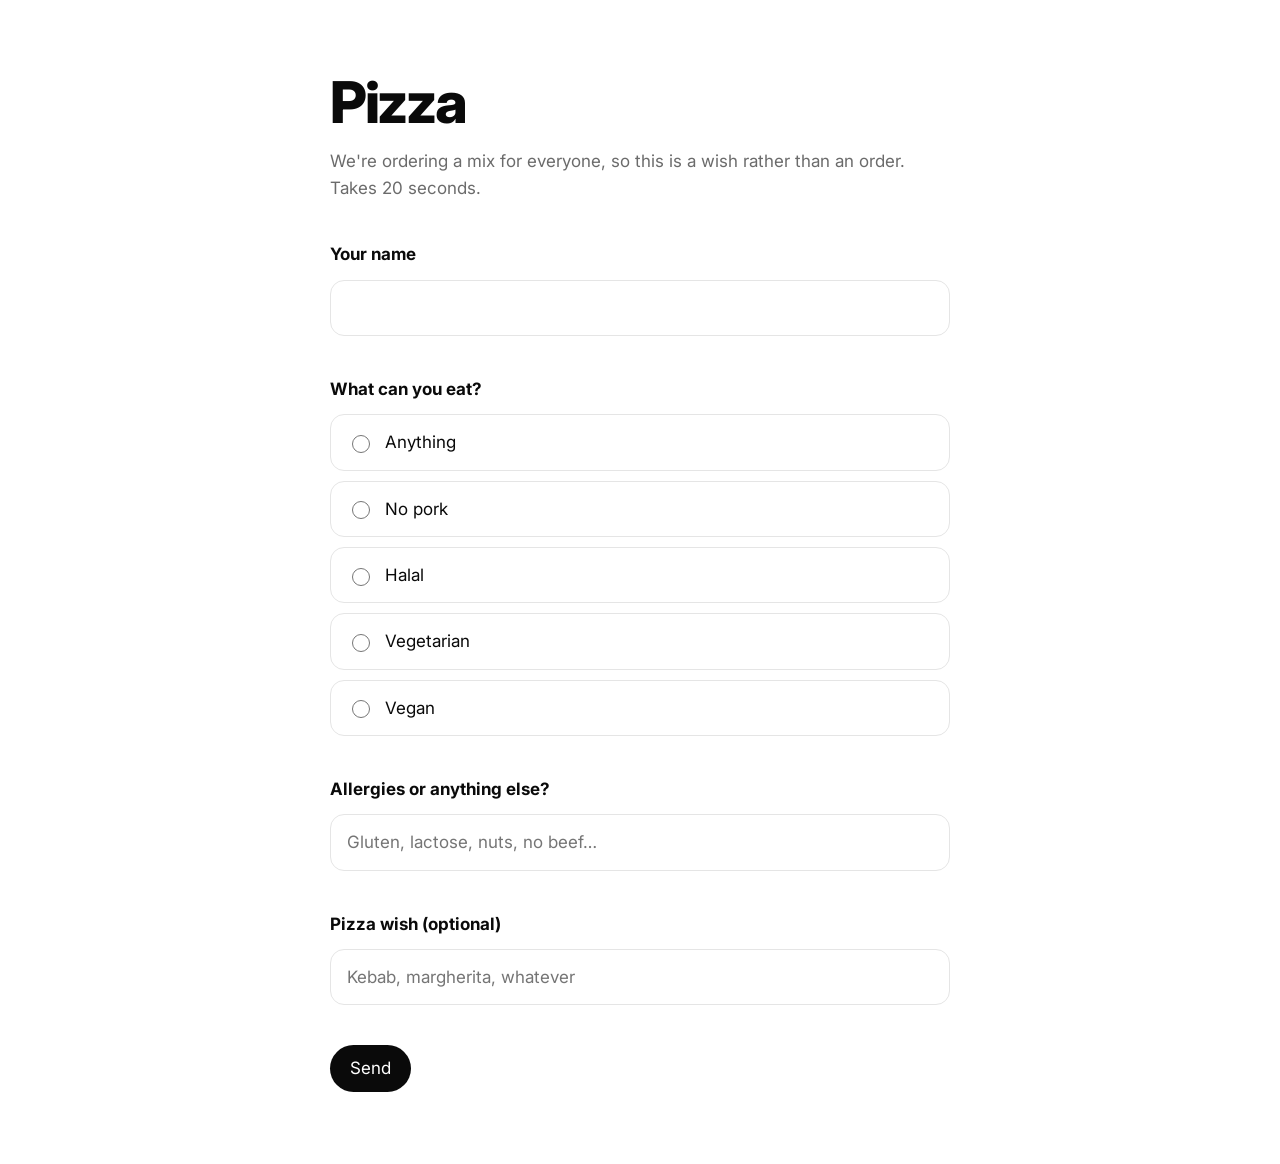
==== pizza/index.html @ 23448366 "docs: add pizza preference form Co-Authored-By: Claude Opus 5 (1M context) <noreply@anthropic.com> C" ====
<!doctype html>
<html lang="en">

<head>
  <meta charset="utf-8">
  <meta name="viewport" content="width=device-width, initial-scale=1">
  <title>Hack Chalmers — Pizza</title>
  <meta name="robots" content="noindex, nofollow">
  <meta name="theme-color" content="#0a0a0a">
  <link rel="icon" href="../favicon.svg" type="image/svg+xml">

  <link rel="preconnect" href="https://fonts.googleapis.com">
  <link rel="preconnect" href="https://fonts.gstatic.com" crossorigin>
  <link href="https://fonts.googleapis.com/css2?family=Inter:wght@400;500;700;800&display=swap" rel="stylesheet">
  <link rel="stylesheet" href="../styles.css">

  <style>
    .form { max-width: 620px; margin-inline: auto; padding-block: clamp(40px, 7vw, 72px); }
    .form h1 { font-size: clamp(2.4rem, 7vw, 3.6rem); letter-spacing: -0.04em; }
    .form .lede { margin-top: 16px; color: var(--muted); }

    .field { margin-top: clamp(28px, 4vw, 40px); }
    .field > label, .field > .legend { display: block; margin-bottom: 12px; font-weight: 700; }

    input[type="text"] {
      width: 100%;
      padding: 14px 16px;
      border: 1px solid var(--line);
      border-radius: 14px;
      background: #fff;
      color: var(--ink);
      font: inherit;
    }

    input[type="text"]:focus { outline: 2px solid var(--g-blue); outline-offset: 1px; }

    .choices { display: grid; gap: 10px; }

    .choice {
      display: flex;
      align-items: center;
      gap: 12px;
      padding: 14px 16px;
      border: 1px solid var(--line);
      border-radius: 14px;
      cursor: pointer;
    }

    .choice:has(input:checked) { border-color: var(--ink); }
    .choice input { accent-color: var(--ink); width: 18px; height: 18px; }

    .submit { margin-top: clamp(28px, 4vw, 40px); border: 0; cursor: pointer; font: inherit; }
    .submit[disabled] { opacity: .5; cursor: default; }

    .done { display: none; }
    .done h1 { font-size: clamp(2.2rem, 6vw, 3.2rem); }
    body.sent .form-live { display: none; }
    body.sent .done { display: block; }
  </style>
</head>

<body>

  <main class="wrap form">

    <div class="form-live">
      <h1>Pizza</h1>
      <p class="lede">We're ordering a mix for everyone, so this is a wish rather than an order. Takes 20 seconds.</p>

      <form id="pizza-form">
        <div class="field">
          <label for="name">Your name</label>
          <input id="name" name="name" type="text" autocomplete="name" required>
        </div>

        <div class="field">
          <span class="legend">What can you eat?</span>
          <div class="choices">
            <label class="choice"><input type="radio" name="diet" value="Anything" required> Anything</label>
            <label class="choice"><input type="radio" name="diet" value="No pork"> No pork</label>
            <label class="choice"><input type="radio" name="diet" value="Halal"> Halal</label>
            <label class="choice"><input type="radio" name="diet" value="Vegetarian"> Vegetarian</label>
            <label class="choice"><input type="radio" name="diet" value="Vegan"> Vegan</label>
          </div>
        </div>

        <div class="field">
          <label for="allergies">Allergies or anything else?</label>
          <input id="allergies" name="allergies" type="text" placeholder="Gluten, lactose, nuts, no beef…">
        </div>

        <div class="field">
          <label for="wish">Pizza wish (optional)</label>
          <input id="wish" name="wish" type="text" placeholder="Kebab, margherita, whatever">
        </div>

        <button class="btn submit" type="submit">Send</button>
      </form>
    </div>

    <div class="done">
      <h1>Thanks!</h1>
      <p class="lede">Noted. Pizza lands in the evening.</p>
    </div>

  </main>

  <script>
    const ENDPOINT = 'https://script.google.com/macros/s/AKfycbxhP9_O2_W5V3BMn7jOCMPwkAAEy2FthC2ehXjEm_Svs732sYbjUakjc_b-Spy1PTsx/exec';

    const form = document.getElementById('pizza-form');
    const button = form.querySelector('.submit');

    form.addEventListener('submit', async (e) => {
      e.preventDefault();
      button.disabled = true;
      button.textContent = 'Sending…';

      const data = Object.fromEntries(new FormData(form).entries());

      try {
        await fetch(ENDPOINT, {
          method: 'POST',
          mode: 'no-cors',
          headers: { 'Content-Type': 'text/plain;charset=utf-8' },
          body: JSON.stringify(data)
        });
        document.body.classList.add('sent');
      } catch (err) {
        button.disabled = false;
        button.textContent = 'Send';
        alert("Couldn't send that. Tell an organiser instead.");
      }
    });
  </script>

</body>

</html>
---- styles.css ----
:root {
  --bg: #ffffff;
  --ink: #0a0a0a;
  --muted: #6b6b6b;
  --line: #e5e5e5;

  --g-blue-deep: #1a1ae0;
  --g-blue: #2b5cff;
  --g-cyan: #22b8ff;
  --g-teal: #3ee8c0;
  --g-green: #5fe87a;
  --g-violet: #7a3cff;
  --g-magenta: #e07aff;

  --maxw: 1100px;
  --radius: 28px;
}

*, *::before, *::after { box-sizing: border-box; }

html { -webkit-text-size-adjust: 100%; }

body {
  margin: 0;
  padding-inline: 24px;
  background: var(--bg);
  color: var(--ink);
  font-family: Inter, -apple-system, BlinkMacSystemFont, "Segoe UI", Helvetica, Arial, sans-serif;
  font-size: 17px;
  line-height: 1.55;
  -webkit-font-smoothing: antialiased;
}

.wrap { max-width: var(--maxw); margin-inline: auto; }

h1, h2, h3 {
  margin: 0;
  font-weight: 800;
  letter-spacing: -0.03em;
  line-height: 1.05;
}

a { color: inherit; }

p { margin: 0; }

.grad-a {
  background-color: var(--g-blue);
  background-image:
    radial-gradient(60% 60% at 12% 18%, var(--g-blue-deep) 0%, transparent 70%),
    radial-gradient(55% 55% at 85% 12%, var(--g-magenta) 0%, transparent 65%),
    radial-gradient(70% 70% at 78% 88%, var(--g-green) 0%, transparent 70%),
    radial-gradient(60% 60% at 25% 92%, var(--g-cyan) 0%, transparent 70%),
    linear-gradient(120deg, var(--g-blue), var(--g-cyan) 45%, var(--g-teal) 100%);
}

.grad-b {
  background-color: var(--g-violet);
  background-image:
    radial-gradient(60% 60% at 18% 22%, var(--g-blue-deep) 0%, transparent 70%),
    radial-gradient(55% 65% at 82% 28%, var(--g-magenta) 0%, transparent 68%),
    radial-gradient(65% 65% at 60% 95%, var(--g-cyan) 0%, transparent 70%),
    linear-gradient(115deg, var(--g-violet), var(--g-blue) 60%, var(--g-cyan) 100%);
}

.header {
  display: flex;
  align-items: center;
  justify-content: space-between;
  gap: 16px;
  padding-block: 22px;
}

.wordmark { font-weight: 700; letter-spacing: -0.02em; }

.btn {
  display: inline-block;
  padding: 10px 20px;
  border-radius: 999px;
  background: var(--ink);
  color: #fff;
  font-size: 15px;
  font-weight: 500;
  text-decoration: none;
  transition: opacity .15s ease;
}

.btn:hover { opacity: .82; }

.btn-light { background: #fff; color: var(--ink); }

.hero {
  display: flex;
  flex-direction: column;
  max-width: var(--maxw);
  min-height: clamp(440px, 72vh, 700px);
  margin-inline: auto;
  padding: clamp(32px, 5vw, 56px);
  border-radius: var(--radius);
  color: #fff;
}

.hero h1 {
  margin-top: auto;
  font-size: clamp(3.4rem, 11vw, 7.5rem);
  letter-spacing: -0.045em;
}

.hero-sub {
  max-width: 28ch;
  margin-top: 20px;
  margin-bottom: auto;
  font-size: clamp(1.05rem, 2.2vw, 1.4rem);
  font-weight: 500;
}

.hero-meta {
  display: flex;
  flex-wrap: wrap;
  justify-content: space-between;
  gap: 8px 24px;
  padding-top: 40px;
  font-size: 15px;
}

.section { padding-block: clamp(56px, 7vw, 88px); }

.section + .section { border-top: 1px solid var(--line); }

.section h2 {
  max-width: 20ch;
  margin-bottom: 28px;
  font-size: clamp(1.9rem, 4vw, 2.9rem);
}

.section h3 {
  margin-top: 40px;
  font-size: 1.1rem;
  font-weight: 700;
}

.section h3:first-of-type { margin-top: 0; }

.section p {
  max-width: 62ch;
  font-size: 1.15rem;
}

.section p + p { margin-top: 20px; }

.section a { text-decoration-color: var(--line); text-underline-offset: 3px; }

.section a:hover { text-decoration-color: currentColor; }

.note { margin-top: 32px; color: var(--muted); font-size: 15px; }

.times {
  margin: 14px 0 0;
  padding: 0;
  list-style: none;
  font-size: 1.15rem;
}

.times li { padding-block: 6px; }

.cta {
  padding: clamp(48px, 8vw, 88px) clamp(32px, 5vw, 56px);
  border-radius: var(--radius);
  color: #fff;
  text-align: center;
}

.cta h2 { font-size: clamp(2rem, 5vw, 3.4rem); }

.cta p { margin-top: 14px; font-size: 1.05rem; }

.cta .btn { margin-top: 32px; padding: 13px 26px; font-size: 16px; }

.footer {
  display: flex;
  flex-wrap: wrap;
  align-items: center;
  justify-content: space-between;
  gap: 12px 24px;
  margin-top: 96px;
  padding-block: 32px 48px;
  border-top: 1px solid var(--line);
  color: var(--muted);
  font-size: 14.5px;
}

.footer-label { display: block; margin-bottom: 2px; font-size: 13px; }

.footer a { text-decoration: none; }

.footer a:hover { color: var(--ink); }

@media (max-width: 768px) {
  body { padding-inline: 16px; }

  .hero {
    min-height: 0;
    padding: 28px 24px 24px;
  }

  .hero h1 { margin-top: 48px; }

  .hero-sub { margin-top: 16px; }

  .hero-meta { flex-direction: column; gap: 4px; padding-top: 56px; }
}

.sponsors { display: flex; align-items: center; gap: clamp(24px, 5vw, 72px); flex-wrap: wrap; }
.sponsor-kokoll { display: inline-flex; align-items: center; gap: 36px; text-decoration: none; }
.sponsor-kokoll span { font-weight: 500; font-size: clamp(38px, 8vw, 58px); letter-spacing: -0.03em; }
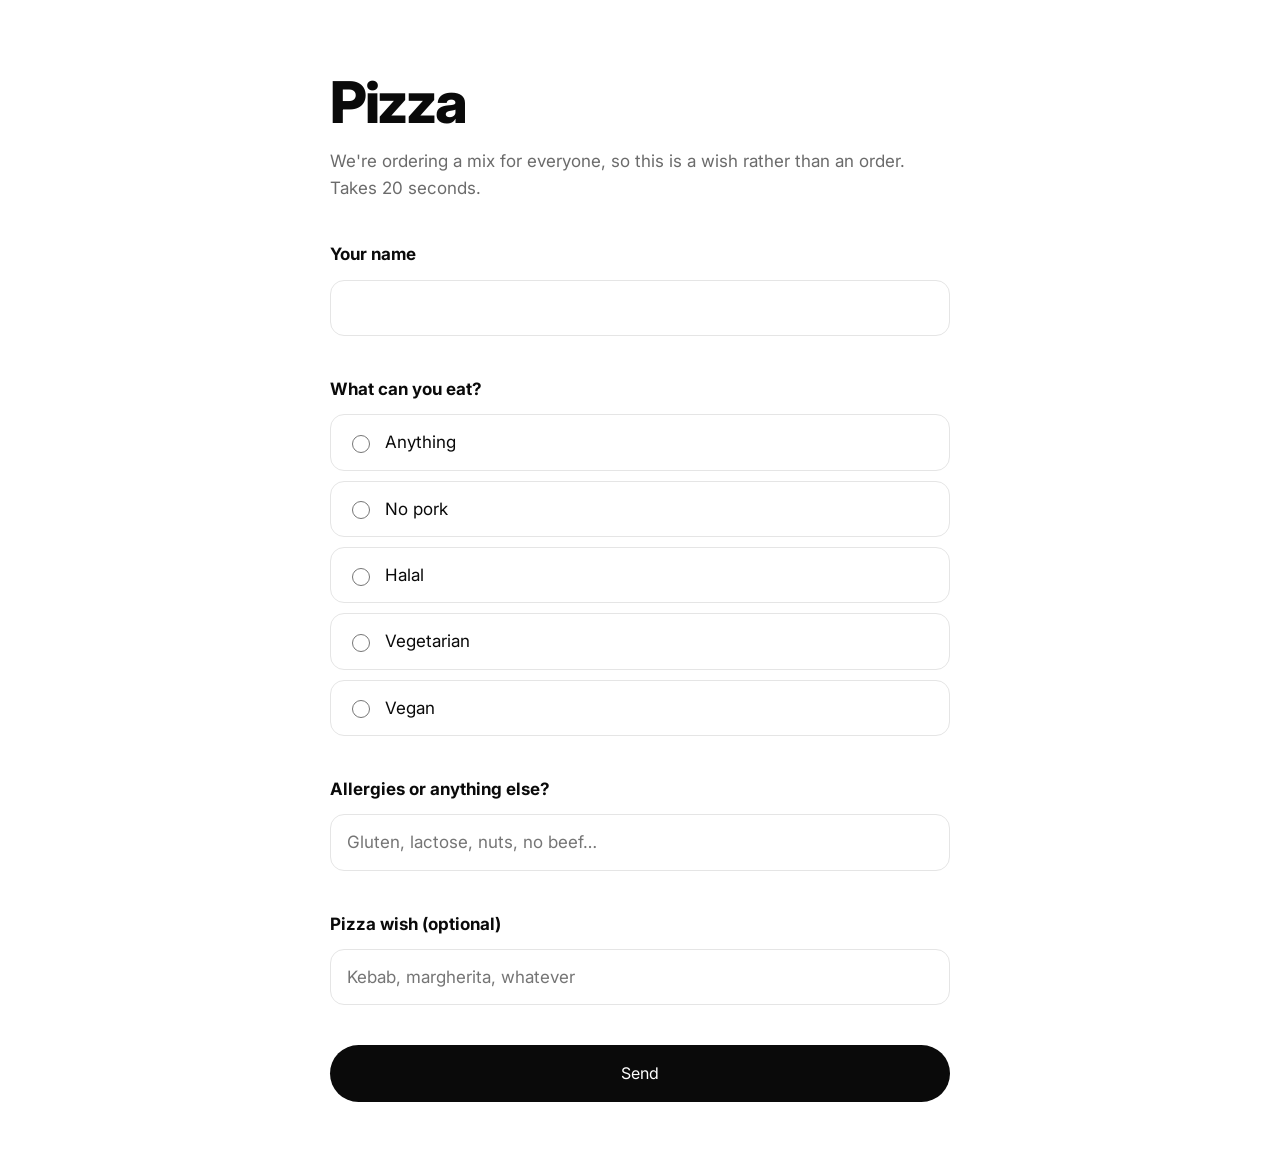
==== commit 5e8cee92: "style: full-width submit button on the pizza form Co-Authored-By: Claude Opus 5 (1M context) <norepl" ====
--- a/pizza/index.html
+++ b/pizza/index.html
@@ -49,7 +49,7 @@
     .choice:has(input:checked) { border-color: var(--ink); }
     .choice input { accent-color: var(--ink); width: 18px; height: 18px; }
 
-    .submit { margin-top: clamp(28px, 4vw, 40px); border: 0; cursor: pointer; font: inherit; }
+    .submit { display: block; width: 100%; margin-top: clamp(28px, 4vw, 40px); padding: 16px 20px; border: 0; cursor: pointer; font: inherit; font-size: 1rem; text-align: center; }
     .submit[disabled] { opacity: .5; cursor: default; }
 
     .done { display: none; }
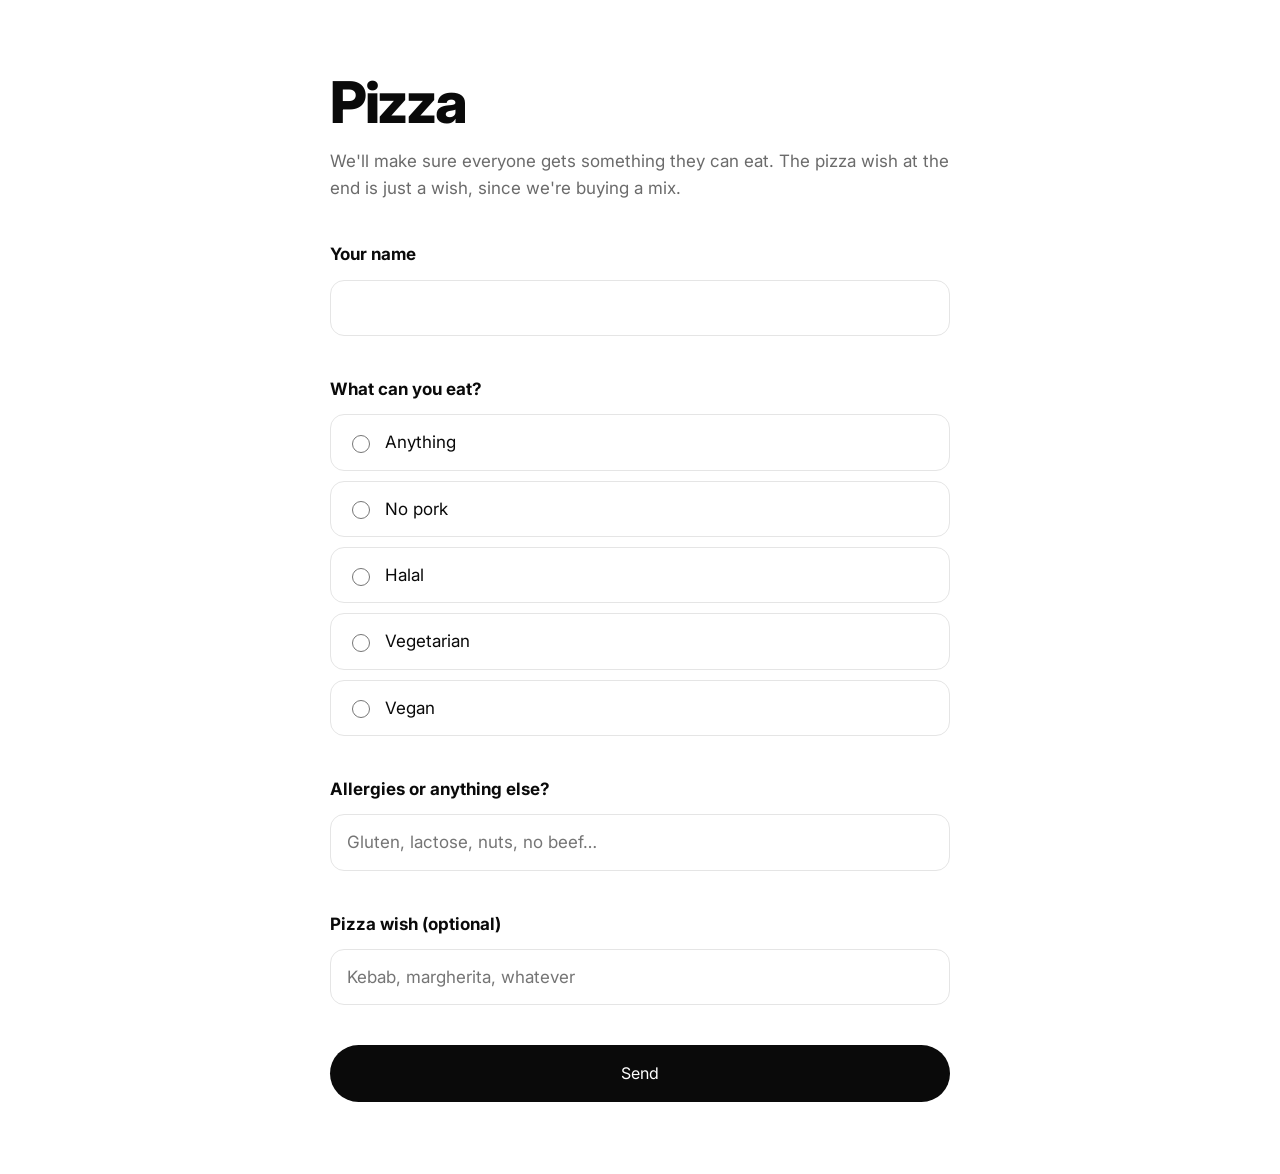
==== commit 83c5a1ba: "docs: clarify that dietary needs are covered, only the pizza wish is a wish Co-Authored-By: Claude O" ====
--- a/pizza/index.html
+++ b/pizza/index.html
@@ -65,7 +65,7 @@
 
     <div class="form-live">
       <h1>Pizza</h1>
-      <p class="lede">We're ordering a mix for everyone, so this is a wish rather than an order. Takes 20 seconds.</p>
+      <p class="lede">We'll make sure everyone gets something they can eat. The pizza wish at the end is just a wish, since we're buying a mix.</p>
 
       <form id="pizza-form">
         <div class="field">
